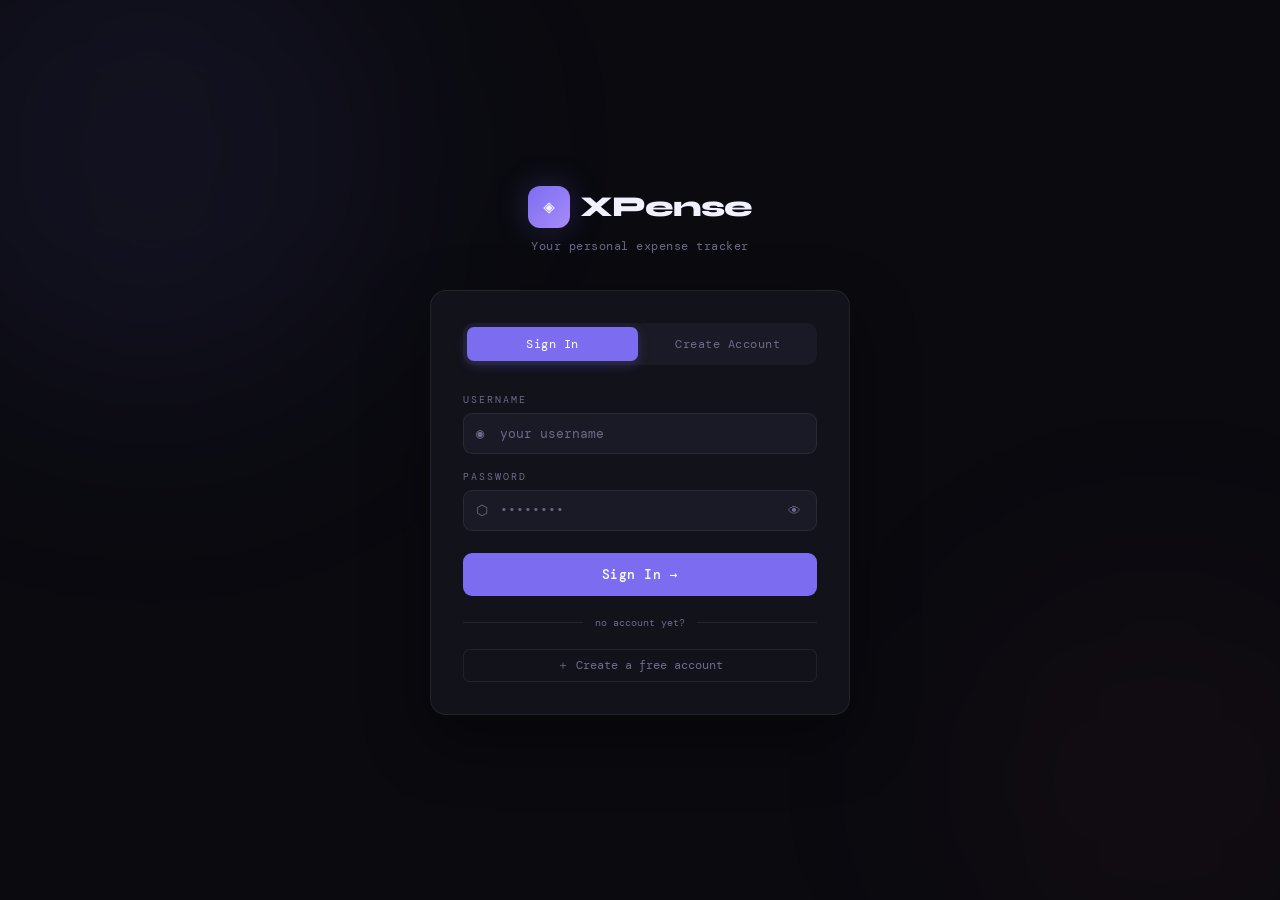
==== expenses.html @ c7ebcda8 "Add files via upload" ====
<!DOCTYPE html>
<html lang="en">
<head>
  <meta charset="UTF-8">
  <meta name="viewport" content="width=device-width, initial-scale=1.0">
  <title>XPense — Expenses</title>
  <link rel="stylesheet" href="style.css">
</head>
<body>

<nav class="sidebar">
  <div class="sidebar-logo">
    <h1>XPense</h1>
    <span>Tracker</span>
  </div>
  <span class="nav-section">Menu</span>
  <a href="index.html" class="nav-link"><span class="nav-icon">◈</span><span>Dashboard</span></a>
  <a href="add.html" class="nav-link"><span class="nav-icon">＋</span><span>Add Expense</span></a>
  <a href="expenses.html" class="nav-link"><span class="nav-icon">≡</span><span>All Expenses</span></a>
  <a href="budget.html" class="nav-link"><span class="nav-icon">◎</span><span>Budget Settings</span></a>
  <a href="reports.html" class="nav-link"><span class="nav-icon">↗</span><span>Reports</span></a>
  <a href="goals.html" class="nav-link"><span class="nav-icon">🎯</span><span>Goals</span></a>
  <a href="settings.html" class="nav-link"><span class="nav-icon">⚙</span><span>Settings</span></a>
</nav>

<main class="main">
  <div class="page-header" style="display:flex;align-items:flex-start;justify-content:space-between;flex-wrap:wrap;gap:12px">
    <div>
      <div class="page-title">All Expenses</div>
      <div class="page-subtitle" id="resultCount">Loading…</div>
    </div>
    <div style="display:flex;gap:10px;flex-wrap:wrap">
      <button class="btn btn-outline" onclick="exportVisible()">↓ Export CSV</button>
      <button class="btn btn-outline" onclick="document.getElementById('csvImportFile').click()">↑ Import CSV</button>
      <input type="file" id="csvImportFile" accept=".csv" style="display:none" onchange="importCSVFile(this.files[0])">
      <h2>Filters</h2>
      <input type="text" id="searchInput" class="filter-input" placeholder="Search description, notes, tags…" style="width:180px">
      <input type="text" id="tagFilter" class="filter-input" placeholder="Filter tag…" style="width:140px">
      <select id="catFilter" class="filter-select">
        <option value="">All Categories</option>
      </select>
      <input type="month" id="monthFilter" class="filter-input">
      <input type="date" id="dateFrom" class="filter-input" placeholder="From">
      <input type="date" id="dateTo" class="filter-input" placeholder="To">
      <button class="btn btn-outline" onclick="clearFilters()" style="font-size:0.72rem;padding:7px 12px">✕ Clear</button>
    </div>
  </div>

  <!-- Table -->
  <div class="table-card">
    <div id="tableContainer"></div>
  </div>

  <!-- Total summary -->
  <div style="display:flex;justify-content:flex-end;margin-top:12px;font-size:0.82rem;color:var(--muted)">
    Showing total: <span id="filteredTotal" style="color:var(--text);margin-left:8px;font-family:'Syne',sans-serif;font-weight:700"></span>
  </div>
</main>

<script src="app.js"></script>
<script>
let allExpenses = [];

document.addEventListener('DOMContentLoaded', () => {
  // Populate category filter
  const sel = document.getElementById('catFilter');
  Object.entries(getActiveCategories()).forEach(([k, v]) => {
  // Default month filter = current month
  document.getElementById('monthFilter').value = currentMonth();

  allExpenses = [...DB.getExpenses()].sort((a, b) => new Date(b.date) - new Date(a.date));
  render();

  ['searchInput', 'tagFilter', 'catFilter', 'monthFilter', 'dateFrom', 'dateTo'].forEach(id => {
    document.getElementById(id).addEventListener('input', render);
  });
});

function getFiltered() {
  const search = document.getElementById('searchInput').value.toLowerCase();
  const tagQuery = document.getElementById('tagFilter').value.toLowerCase();
  const cat = document.getElementById('catFilter').value;
  const month = document.getElementById('monthFilter').value;
  const from = document.getElementById('dateFrom').value;
  const to = document.getElementById('dateTo').value;

  return allExpenses.filter(e => {
    const desc = (e.description || '').toLowerCase();
    const notes = (e.notes || '').toLowerCase();
    const tags = (e.tags || []).map(t => t.toLowerCase()).join(' ');
    if (search && !(desc.includes(search) || notes.includes(search) || tags.includes(search))) return false;
    if (tagQuery && !tags.includes(tagQuery)) return false;
    if (cat && e.category !== cat) return false;
    if (month && expenseMonth(e) !== month) return false;
    if (from && e.date < from) return false;
    if (to && e.date > to) return false;
    return true;
  });
}

function render() {
  const filtered = getFiltered();
  const total = filtered.reduce((s, e) => s + Number(e.amount), 0);

  document.getElementById('resultCount').textContent = `${filtered.length} transaction${filtered.length !== 1 ? 's' : ''}`;
  document.getElementById('filteredTotal').textContent = fmt(total);

  if (filtered.length === 0) {
    document.getElementById('tableContainer').innerHTML = `
      <div class="empty-state">
        <span class="emoji">🔍</span>
        <p>No expenses match your filters.<br><a href="add.html" style="color:var(--accent)">Add an expense →</a></p>
      </div>`;
    return;
  }

  document.getElementById('tableContainer').innerHTML = `
    <table>
      <thead><tr>
        <th>Date</th>
        <th>Category</th>
        <th>Description</th>
        <th>Payment</th>
        <th style="text-align:right">Amount</th>
        <th></th>
      </tr></thead>
      <tbody>
        ${filtered.map(e => `
        <tr>
          <td style="color:var(--muted);white-space:nowrap">${fmtDate(e.date)}</td>
          <td>${catBadge(e.category)}</td>
          <td>${e.description || '—'}${e.notes ? `<br><span style="font-size:0.65rem;color:var(--muted)">${e.notes}</span>` : ''}${(e.tags || []).length ? `<br><span class="tag-chip">${(e.tags || []).map(t => `<span>${t}</span>`).join('')}</span>` : ''}</td>
          <td style="color:var(--muted);font-size:0.72rem;text-transform:capitalize">${e.payment || 'cash'}</td>
          <td class="amount-cell" style="text-align:right">${fmt(e.amount)}</td>
          <td style="white-space:nowrap">
            <a href="add.html?id=${e.id}" class="btn-icon" title="Edit">✎</a>
            <button class="btn-icon delete" onclick="delExp('${e.id}')" title="Delete">✕</button>
          </td>
        </tr>`).join('')}
      </tbody>
    </table>`;
}

function delExp(id) {
  if (!confirm('Delete this expense?')) return;
  DB.deleteExpense(id);
  allExpenses = allExpenses.filter(e => e.id !== id);
  showToast('Expense deleted');
  render();
}

function clearFilters() {
  document.getElementById('searchInput').value = '';
  document.getElementById('catFilter').value = '';
  document.getElementById('monthFilter').value = '';
  document.getElementById('dateFrom').value = '';
  document.getElementById('dateTo').value = '';
  render();
}

function exportVisible() {
  exportCSV(getFiltered());
}
</script>
</body>
</html>
---- style.css ----
@import url('https://fonts.googleapis.com/css2?family=Syne:wght@400;600;700;800&family=DM+Mono:wght@300;400;500&display=swap');

/* ─── Themes ─────────────────────────────────────────────────────────────── */
:root, [data-theme="dark"] {
  --bg: #0a0a0f;
  --surface: #12121a;
  --surface2: #1a1a26;
  --border: #ffffff12;
  --text: #f0f0ff;
  --muted: #6b6b8a;
  --accent: #7c6df0;
  --accent2: #f06d7c;
  --shadow: 0 4px 24px #00000080;
  --food: #4ade80;
  --transport: #60a5fa;
  --housing: #f97316;
  --entertainment: #a78bfa;
  --health: #f43f5e;
  --shopping: #facc15;
  --education: #22d3ee;
  --other: #94a3b8;
}

[data-theme="light"] {
  --bg: #f4f4f8;
  --surface: #ffffff;
  --surface2: #f0f0f5;
  --border: #00000012;
  --text: #111122;
  --muted: #8888aa;
  --accent: #6254d4;
  --accent2: #e0455f;
  --shadow: 0 4px 24px #00000018;
  --food: #22a55a;
  --transport: #2a7de0;
  --housing: #d95a0a;
  --entertainment: #7c55e0;
  --health: #cc2244;
  --shopping: #c49a00;
  --education: #0aa0c0;
  --other: #7788aa;
}

* { box-sizing: border-box; margin: 0; padding: 0; }
html { scroll-behavior: smooth; }

body {
  font-family: 'DM Mono', monospace;
  background: var(--bg);
  color: var(--text);
  min-height: 100vh;
  display: flex;
  transition: background 0.3s, color 0.3s;
}

/* ─── Sidebar ─────────────────────────────────────────────────────────────── */
.sidebar {
  width: 240px;
  min-height: 100vh;
  background: var(--surface);
  border-right: 1px solid var(--border);
  display: flex;
  flex-direction: column;
  position: fixed;
  top: 0; left: 0;
  z-index: 100;
  padding: 0 0 24px;
  transition: background 0.3s, border-color 0.3s;
}

.sidebar-logo {
  padding: 28px 24px 20px;
  border-bottom: 1px solid var(--border);
  margin-bottom: 12px;
}

.sidebar-logo h1 {
  font-family: 'Syne', sans-serif;
  font-weight: 800;
  font-size: 1.25rem;
  letter-spacing: -0.5px;
  color: var(--text);
}

.sidebar-logo span {
  display: block;
  font-size: 0.65rem;
  color: var(--muted);
  letter-spacing: 2px;
  text-transform: uppercase;
  margin-top: 2px;
}

.sidebar-user-card {
  display: flex;
  align-items: center;
  gap: 12px;
  padding: 14px 16px;
  background: var(--surface2);
  border: 1px solid var(--border);
  border-radius: 16px;
}

.sidebar-user-avatar {
  width: 42px;
  height: 42px;
  border-radius: 50%;
  display: grid;
  place-items: center;
  background: var(--accent);
  color: #fff;
  font-weight: 700;
}

.sidebar-user-name {
  font-weight: 700;
  color: var(--text);
}

.sidebar-user-role {
  font-size: 0.72rem;
  color: var(--muted);
}

.sidebar-logout-btn {
  width: 100%;
  padding: 10px 14px;
  border: 1px solid var(--border);
  border-radius: 12px;
  background: transparent;
  color: var(--accent2);
  cursor: pointer;
  font-size: 0.85rem;
  text-align: left;
}

.page-user-badge {
  display: flex;
  align-items: center;
  justify-content: flex-end;
  gap: 10px;
  margin-top: 18px;
  font-size: 0.88rem;
  color: var(--muted);
}

.page-logout-btn {
  padding: 6px 12px;
  border: 1px solid var(--border);
  border-radius: 10px;
  background: transparent;
  color: var(--accent);
  cursor: pointer;
  font-family: 'DM Mono', monospace;
}

.nav-link {
  display: flex;
  align-items: center;
  gap: 12px;
  padding: 11px 24px;
  color: var(--muted);
  text-decoration: none;
  font-size: 0.8rem;
  letter-spacing: 0.3px;
  transition: all 0.2s;
  position: relative;
}

.nav-link:hover { color: var(--text); background: var(--border); }

.nav-link.active {
  color: var(--text);
  background: linear-gradient(90deg, #7c6df015, transparent);
}

.nav-link.active::before {
  content: '';
  position: absolute;
  left: 0; top: 4px; bottom: 4px;
  width: 3px;
  background: var(--accent);
  border-radius: 0 3px 3px 0;
}

.nav-icon { font-size: 1rem; width: 20px; text-align: center; }

.nav-section {
  font-size: 0.6rem;
  letter-spacing: 2px;
  text-transform: uppercase;
  color: var(--muted);
  padding: 16px 24px 6px;
}

/* Sidebar extras */
.sidebar-extras {
  margin-top: auto;
  padding: 12px 16px 0;
  border-top: 1px solid var(--border);
  display: flex;
  flex-direction: column;
  gap: 8px;
}

.sidebar-streak {
  font-size: 0.72rem;
  color: var(--muted);
  padding: 6px 10px;
  display: flex;
  align-items: center;
  gap: 6px;
}

.sidebar-streak span { color: var(--text); font-weight: 600; }

.sidebar-theme-btn {
  background: var(--surface2);
  border: 1px solid var(--border);
  border-radius: 8px;
  color: var(--text);
  font-family: 'DM Mono', monospace;
  font-size: 0.72rem;
  padding: 8px 12px;
  cursor: pointer;
  text-align: left;
  transition: all 0.2s;
  width: 100%;
}

.sidebar-theme-btn:hover { border-color: var(--accent); color: var(--accent); }

.sidebar-shortcut-hint {
  font-size: 0.67rem;
  color: var(--muted);
  text-align: center;
  padding: 4px;
  cursor: pointer;
  transition: color 0.2s;
}

.sidebar-shortcut-hint:hover { color: var(--accent); }

/* ─── Main content ────────────────────────────────────────────────────────── */
.main {
  margin-left: 240px;
  flex: 1;
  min-height: 100vh;
  padding: 36px 40px;
  max-width: calc(100vw - 240px);
}

.page-header {
  margin-bottom: 32px;
  display: flex;
  align-items: flex-start;
  justify-content: space-between;
  flex-wrap: wrap;
  gap: 12px;
}

.page-title {
  font-family: 'Syne', sans-serif;
  font-weight: 800;
  font-size: 2rem;
  letter-spacing: -1px;
  color: var(--text);
}

.page-subtitle {
  font-size: 0.78rem;
  color: var(--muted);
  margin-top: 4px;
}

/* ─── Cards ───────────────────────────────────────────────────────────────── */
.cards-grid {
  display: grid;
  grid-template-columns: repeat(auto-fit, minmax(220px, 1fr));
  gap: 16px;
  margin-bottom: 32px;
}

.dashboard-hero {
  margin-bottom: 24px;
}

.hero-card {
  display: grid;
  gap: 22px;
  padding: 24px;
  border-radius: 18px;
  background: linear-gradient(135deg, rgba(124,109,240,0.16), rgba(15,23,42,0.98));
  border: 1px solid rgba(255,255,255,0.08);
  box-shadow: 0 20px 60px rgba(0,0,0,0.18);
}

.hero-top {
  display: flex;
  align-items: flex-start;
  justify-content: space-between;
  gap: 16px;
}

.hero-title {
  font-family: 'Syne', sans-serif;
  font-weight: 800;
  font-size: 1.1rem;
  color: #fff;
}

.hero-text {
  margin-top: 4px;
  color: rgba(255,255,255,0.75);
  font-size: 0.86rem;
  max-width: 520px;
}

.hero-badge {
  display: inline-flex;
  padding: 8px 14px;
  border-radius: 999px;
  background: rgba(255,255,255,0.12);
  color: #f8f8ff;
  font-size: 0.75rem;
  letter-spacing: 0.4px;
  font-weight: 700;
}

.hero-metrics {
  display: grid;
  grid-template-columns: repeat(3, minmax(0, 1fr));
  gap: 14px;
}

.hero-metric {
  background: rgba(255,255,255,0.05);
  border: 1px solid rgba(255,255,255,0.08);
  border-radius: 14px;
  padding: 18px 16px;
}

.hero-metric-label {
  display: block;
  color: rgba(255,255,255,0.72);
  font-size: 0.72rem;
  margin-bottom: 10px;
}

.hero-metric strong {
  display: block;
  font-family: 'Syne', sans-serif;
  font-size: 1.2rem;
  font-weight: 800;
  color: #fff;
}

.weekly-trend-card {
  margin-bottom: 28px;
}

.btn-small {
  font-size: 0.72rem;
  padding: 8px 12px;
}

.budget-progress-card {
  margin-bottom: 20px;
}

.budget-card-header {
  display: flex;
  align-items: center;
  justify-content: space-between;
  gap: 16px;
  margin-bottom: 18px;
}

.forecast-label {
  font-size: 0.72rem;
  color: var(--muted);
}

.forecast-label strong {
  color: var(--accent);
}

.card {
  background: var(--surface);
  border: 1px solid var(--border);
  border-radius: 12px;
  padding: 20px 22px;
  transition: border-color 0.2s, transform 0.2s, box-shadow 0.2s;
}

.card:hover { border-color: #ffffff22; transform: translateY(-2px); box-shadow: var(--shadow); }

.card-label {
  font-size: 0.65rem;
  letter-spacing: 2px;
  text-transform: uppercase;
  color: var(--muted);
  margin-bottom: 8px;
}

.card-value {
  font-family: 'Syne', sans-serif;
  font-weight: 700;
  font-size: 1.9rem;
  letter-spacing: -1px;
  color: var(--text);
}

.card-sub {
  font-size: 0.72rem;
  color: var(--muted);
  margin-top: 4px;
}

.card-accent { border-color: var(--accent); }
.card-accent .card-value { color: var(--accent); }
.card-danger { border-color: var(--accent2); }
.card-danger .card-value { color: var(--accent2); }
.card-success { border-color: var(--food); }
.card-success .card-value { color: var(--food); }

/* ─── Insights Panel ──────────────────────────────────────────────────────── */
.insights-panel {
  background: var(--surface);
  border: 1px solid var(--border);
  border-radius: 12px;
  padding: 18px 22px;
  margin-bottom: 24px;
}

.insights-title {
  font-family: 'Syne', sans-serif;
  font-weight: 700;
  font-size: 0.92rem;
  margin-bottom: 14px;
  display: flex;
  align-items: center;
  gap: 8px;
}

.insights-list { display: flex; flex-direction: column; gap: 8px; }

.insight-item {
  display: flex;
  align-items: center;
  gap: 10px;
  padding: 9px 12px;
  border-radius: 8px;
  font-size: 0.75rem;
  line-height: 1.4;
}

.insight-item.success { background: #4ade8012; color: var(--food); }
.insight-item.warning { background: #facc1512; color: var(--shopping); }
.insight-item.danger  { background: #f06d7c12; color: var(--accent2); }
.insight-item.info    { background: #7c6df012; color: var(--accent); }
.insight-icon { font-size: 1rem; flex-shrink: 0; }

/* ─── Charts ──────────────────────────────────────────────────────────────── */
.charts-row {
  display: grid;
  grid-template-columns: 1.4fr 1fr;
  gap: 16px;
  margin-bottom: 32px;
}

.chart-card {
  background: var(--surface);
  border: 1px solid var(--border);
  border-radius: 12px;
  padding: 22px;
  transition: background 0.3s;
}

.chart-title {
  font-family: 'Syne', sans-serif;
  font-weight: 700;
  font-size: 0.95rem;
  margin-bottom: 18px;
  color: var(--text);
}

.chart-wrap { position: relative; }
.chart-wrap canvas { max-height: 260px; }
.donut-wrap canvas { max-height: 240px; }

/* Category legend */
.cat-legend {
  display: flex;
  flex-direction: column;
  gap: 8px;
  margin-top: 16px;
}

.cat-row {
  display: flex;
  align-items: center;
  justify-content: space-between;
  font-size: 0.72rem;
}

.cat-dot {
  width: 8px; height: 8px;
  border-radius: 50%;
  display: inline-block;
  margin-right: 8px;
  flex-shrink: 0;
}

.cat-name { color: var(--muted); display: flex; align-items: center; }
.cat-amount { color: var(--text); font-weight: 500; }

/* ─── Progress ────────────────────────────────────────────────────────────── */
.progress-list { display: flex; flex-direction: column; gap: 14px; }

.progress-header {
  display: flex;
  justify-content: space-between;
  align-items: center;
  margin-bottom: 6px;
  font-size: 0.72rem;
}

.progress-name { display: flex; align-items: center; gap: 8px; color: var(--text); }
.progress-amounts { color: var(--muted); }
.progress-amounts span { color: var(--text); }

.progress-bar-bg {
  height: 5px;
  background: var(--border);
  border-radius: 99px;
  overflow: hidden;
}

.progress-bar-fill {
  height: 100%;
  border-radius: 99px;
  transition: width 0.6s cubic-bezier(0.4,0,0.2,1);
}

.progress-over .progress-bar-fill { background: var(--accent2) !important; }

/* ─── Table ───────────────────────────────────────────────────────────────── */
.table-card {
  background: var(--surface);
  border: 1px solid var(--border);
  border-radius: 12px;
  overflow: hidden;
  transition: background 0.3s;
}

.table-toolbar {
  display: flex;
  align-items: center;
  gap: 12px;
  padding: 16px 20px;
  border-bottom: 1px solid var(--border);
  flex-wrap: wrap;
}

.table-toolbar h2 {
  font-family: 'Syne', sans-serif;
  font-weight: 700;
  font-size: 0.95rem;
  margin-right: auto;
}

.filter-input, .filter-select {
  background: var(--surface2);
  border: 1px solid var(--border);
  border-radius: 7px;
  color: var(--text);
  font-family: 'DM Mono', monospace;
  font-size: 0.72rem;
  padding: 7px 12px;
  outline: none;
  transition: border-color 0.2s;
}

.filter-input:focus, .filter-select:focus { border-color: var(--accent); }
.filter-input::placeholder { color: var(--muted); }

table { width: 100%; border-collapse: collapse; font-size: 0.78rem; }

thead th {
  text-align: left;
  font-size: 0.62rem;
  letter-spacing: 1.5px;
  text-transform: uppercase;
  color: var(--muted);
  padding: 12px 20px;
  border-bottom: 1px solid var(--border);
}

tbody tr {
  border-bottom: 1px solid var(--border);
  transition: background 0.15s;
}

tbody tr:last-child { border-bottom: none; }
tbody tr:hover { background: var(--surface2); }
tbody td { padding: 12px 20px; color: var(--text); }

.cat-badge {
  display: inline-flex;
  align-items: center;
  gap: 6px;
  padding: 3px 10px;
  border-radius: 99px;
  font-size: 0.67rem;
  letter-spacing: 0.5px;
  font-weight: 500;
}

.amount-cell {
  font-family: 'Syne', sans-serif;
  font-weight: 600;
  font-size: 0.9rem;
}

.btn-icon {
  background: none;
  border: none;
  cursor: pointer;
  color: var(--muted);
  font-size: 1rem;
  padding: 4px 6px;
  border-radius: 6px;
  transition: all 0.2s;
  text-decoration: none;
  display: inline-flex;
  align-items: center;
}

.btn-icon:hover { color: var(--text); background: var(--border); }
.btn-icon.delete:hover { color: var(--accent2); background: #f06d7c15; }

/* ─── Buttons ─────────────────────────────────────────────────────────────── */
.btn {
  display: inline-flex;
  align-items: center;
  gap: 7px;
  padding: 10px 18px;
  border-radius: 8px;
  font-family: 'DM Mono', monospace;
  font-size: 0.78rem;
  cursor: pointer;
  transition: all 0.2s;
  border: none;
  text-decoration: none;
  letter-spacing: 0.3px;
}

.btn-primary { background: var(--accent); color: #fff; }
.btn-primary:hover { background: #6a5ce0; transform: translateY(-1px); }

.btn-outline {
  background: transparent;
  border: 1px solid var(--border);
  color: var(--text);
}

.btn-outline:hover { border-color: var(--accent); color: var(--accent); }

.btn-danger {
  background: #f06d7c20;
  color: var(--accent2);
  border: 1px solid #f06d7c30;
}

.btn-danger:hover { background: #f06d7c35; }

/* ─── Form ────────────────────────────────────────────────────────────────── */
.form-card {
  background: var(--surface);
  border: 1px solid var(--border);
  border-radius: 12px;
  padding: 28px;
  max-width: 560px;
  transition: background 0.3s;
}

.form-grid {
  display: grid;
  grid-template-columns: 1fr 1fr;
  gap: 16px;
  margin-bottom: 16px;
}

.form-group { display: flex; flex-direction: column; gap: 7px; }
.form-group.full { grid-column: span 2; }

.form-label {
  font-size: 0.65rem;
  letter-spacing: 1.5px;
  text-transform: uppercase;
  color: var(--muted);
}

.form-input, .form-select, .form-textarea {
  background: var(--surface2);
  border: 1px solid var(--border);
  border-radius: 8px;
  color: var(--text);
  font-family: 'DM Mono', monospace;
  font-size: 0.82rem;
  padding: 10px 14px;
  outline: none;
  transition: border-color 0.2s, background 0.3s;
}

.form-input:focus, .form-select:focus, .form-textarea:focus { border-color: var(--accent); }
.form-select option { background: var(--surface2); color: var(--text); }

.tag-chip {
  display: inline-flex;
  flex-wrap: wrap;
  gap: 6px;
  margin-top: 8px;
}

.tag-chip span {
  display: inline-flex;
  align-items: center;
  padding: 4px 8px;
  border-radius: 999px;
  background: #7c6df01a;
  color: var(--accent);
  font-size: 0.72rem;
}

.settings-category-card {
  display: flex;
  align-items: center;
  justify-content: space-between;
  gap: 12px;
  padding: 12px 14px;
  border-radius: 14px;
  background: var(--surface2);
  border: 1px solid var(--border);
}

.category-list {
  display: grid;
  gap: 10px;
  width: 100%;
}

.category-remove-btn {
  background: transparent;
  border: 1px solid var(--accent2);
  color: var(--accent2);
  border-radius: 10px;
  padding: 6px 10px;
  cursor: pointer;
}

.shortcut-card {
  display: flex;
  align-items: center;
  justify-content: space-between;
  padding: 12px 14px;
  border-radius: 14px;
  background: var(--surface2);
  border: 1px solid var(--border);
  font-size: 0.82rem;
}

.shortcut-card kbd {
  background: var(--surface);
  border: 1px solid var(--border);
  border-radius: 6px;
  padding: 4px 8px;
  font-family: 'DM Mono', monospace;
  font-size: 0.75rem;
}

/* Auto-detect badge */
.auto-detect-badge {
  display: inline-flex;
  align-items: center;
  gap: 5px;
  font-size: 0.65rem;
  color: var(--accent);
  background: #7c6df015;
  border: 1px solid #7c6df030;
  border-radius: 99px;
  padding: 2px 8px;
  margin-top: 4px;
  animation: fadeIn 0.3s ease;
}

@keyframes fadeIn { from { opacity: 0; transform: translateY(-4px); } to { opacity: 1; transform: translateY(0); } }

.form-actions {
  display: flex;
  gap: 10px;
  margin-top: 20px;
  flex-wrap: wrap;
}

/* ─── Budget ──────────────────────────────────────────────────────────────── */
.budget-grid {
  display: grid;
  grid-template-columns: repeat(auto-fill, minmax(280px, 1fr));
  gap: 14px;
}

.budget-item {
  background: var(--surface);
  border: 1px solid var(--border);
  border-radius: 12px;
  padding: 18px 20px;
  transition: background 0.3s, border-color 0.2s;
}

.budget-item:hover { border-color: #ffffff22; }

.budget-item-header {
  display: flex;
  align-items: center;
  gap: 10px;
  margin-bottom: 12px;
}

.budget-icon {
  width: 36px; height: 36px;
  border-radius: 9px;
  display: flex; align-items: center; justify-content: center;
  font-size: 1.1rem;
}

.budget-name {
  font-family: 'Syne', sans-serif;
  font-weight: 700;
  font-size: 0.9rem;
}

.budget-input-row {
  display: flex;
  align-items: center;
  gap: 8px;
}

.budget-input-row .form-input { flex: 1; }

/* ─── Goals ───────────────────────────────────────────────────────────────── */
.goals-grid {
  display: grid;
  grid-template-columns: repeat(auto-fill, minmax(280px, 1fr));
  gap: 14px;
  margin-bottom: 24px;
}

.goal-card {
  background: var(--surface);
  border: 1px solid var(--border);
  border-radius: 12px;
  padding: 18px 20px;
  transition: border-color 0.2s, transform 0.2s, box-shadow 0.2s;
}

.goal-card:hover {
  border-color: var(--accent);
  transform: translateY(-2px);
  box-shadow: var(--shadow);
}

.goal-card.completed { border-color: var(--food); opacity: 0.95; }

.goal-card-header {
  display: flex;
  align-items: flex-start;
  justify-content: space-between;
  gap: 12px;
  margin-bottom: 14px;
}

.goal-icon {
  font-size: 1.8rem;
}

.goal-badge {
  display: inline-flex;
  align-items: center;
  gap: 6px;
  padding: 6px 10px;
  border-radius: 999px;
  border: 1px solid transparent;
  font-size: 0.72rem;
  font-weight: 700;
  letter-spacing: 0.4px;
}

.goal-badge-accent { color: var(--accent); border-color: rgba(124,109,240,0.22); background: rgba(124,109,240,0.06); }
.goal-badge-warning { color: var(--accent2); border-color: rgba(240,109,124,0.22); background: rgba(240,109,124,0.06); }
.goal-badge-success { color: var(--food); border-color: rgba(74,222,128,0.22); background: rgba(74,222,128,0.06); }

.goal-details {
  display: flex;
  flex-wrap: wrap;
  gap: 10px;
  align-items: center;
  margin-bottom: 12px;
  color: var(--muted);
  font-size: 0.78rem;
}

.goal-note { color: var(--muted); }

.goal-amounts {
  font-size: 0.82rem;
  color: var(--muted);
  margin-bottom: 12px;
}

.progress-bar-bg {
  background: rgba(255,255,255,0.06);
  border-radius: 999px;
  overflow: hidden;
  height: 10px;
  margin-bottom: 12px;
}

.progress-bar-fill {
  height: 100%;
  transition: width 0.4s ease;
}

.goal-summary {
  display: flex;
  justify-content: space-between;
  font-size: 0.72rem;
  color: var(--muted);
}

.goal-status {
  font-size: 0.78rem;
  font-weight: 700;
  letter-spacing: 0.2px;
  color: var(--text);
  opacity: 0.85;
}

.modal-overlay {
  display: none;
  position: fixed;
  inset: 0;
  background: rgba(0, 0, 0, 0.75);
  z-index: 9998;
  align-items: center;
  justify-content: center;
  padding: 18px;
}

.modal-overlay.show {
  display: flex;
}

.modal-card {
  width: 100%;
  max-width: 430px;
  background: var(--surface);
  border: 1px solid var(--border);
  border-radius: 18px;
  padding: 28px;
  box-shadow: var(--shadow);
}

.modal-title {
  font-family: 'Syne', sans-serif;
  font-weight: 800;
  font-size: 1.1rem;
  margin-bottom: 20px;
  color: var(--text);
}

.modal-body {
  display: flex;
  flex-direction: column;
  gap: 14px;
}

.modal-actions {
  display: flex;
  gap: 10px;
  margin-top: 20px;
  flex-wrap: wrap;
  align-items: center;
}

.modal-actions .btn-danger {
  margin-left: auto;
}

.goal-sample-panel {
  background: var(--surface2);
  border: 1px solid var(--border);
  border-radius: 18px;
  padding: 24px;
  margin-bottom: 24px;
}

.panel-header {
  display: flex;
  align-items: flex-start;
  justify-content: space-between;
  gap: 12px;
  margin-bottom: 18px;
}

.panel-title {
  font-family: 'Syne', sans-serif;
  font-weight: 800;
  font-size: 1rem;
  color: var(--text);
}

.panel-subtitle {
  color: var(--muted);
  font-size: 0.82rem;
  max-width: 600px;
}

.goal-sample-grid {
  display: grid;
  grid-template-columns: repeat(auto-fit, minmax(220px, 1fr));
  gap: 14px;
}

.sample-card {
  background: var(--surface);
  border: 1px solid var(--border);
  border-radius: 14px;
  padding: 18px;
  min-height: 140px;
}

.sample-card-title {
  font-family: 'Syne', sans-serif;
  font-weight: 700;
  font-size: 0.95rem;
  margin-bottom: 6px;
}

.sample-card-meta {
  font-size: 0.75rem;
  color: var(--muted);
  margin-bottom: 10px;
}

.sample-card-note {
  font-size: 0.83rem;
  line-height: 1.5;
  color: var(--text);
}

.goal-name {
  font-family: 'Syne', sans-serif;
  font-weight: 700;
  font-size: 0.95rem;
  margin-bottom: 4px;
}

.goal-amounts {
  font-size: 0.72rem;
  color: var(--muted);
  margin-bottom: 10px;
}

.goal-amounts strong { color: var(--text); }

/* ─── Reports ─────────────────────────────────────────────────────────────── */
.reports-grid {
  display: grid;
  grid-template-columns: 1fr 1fr;
  gap: 16px;
  margin-bottom: 20px;
}

/* Heatmap */
.heatmap-grid {
  display: grid;
  grid-template-columns: repeat(7, 1fr);
  gap: 4px;
}

.heatmap-cell {
  aspect-ratio: 1;
  border-radius: 4px;
  background: var(--surface2);
  transition: all 0.2s;
  cursor: default;
  position: relative;
}

.heatmap-cell:hover::after {
  content: attr(data-tip);
  position: absolute;
  bottom: calc(100% + 5px);
  left: 50%;
  transform: translateX(-50%);
  background: var(--surface);
  border: 1px solid var(--border);
  border-radius: 6px;
  padding: 4px 8px;
  font-size: 0.65rem;
  white-space: nowrap;
  z-index: 10;
  color: var(--text);
}

/* ─── Toast ───────────────────────────────────────────────────────────────── */
.toast {
  position: fixed;
  bottom: 24px; right: 24px;
  background: var(--surface);
  border: 1px solid var(--border);
  border-radius: 10px;
  padding: 14px 18px;
  font-size: 0.78rem;
  color: var(--text);
  z-index: 9999;
  transform: translateY(20px);
  opacity: 0;
  transition: all 0.3s;
  pointer-events: none;
  display: flex;
  align-items: center;
  gap: 10px;
  max-width: 320px;
  box-shadow: var(--shadow);
}

.toast.show { transform: translateY(0); opacity: 1; }
.toast.success { border-color: var(--food); }
.toast.error { border-color: var(--accent2); }
.toast.warning { border-color: var(--shopping); }

/* ─── Empty state ─────────────────────────────────────────────────────────── */
.empty-state {
  text-align: center;
  padding: 48px;
  color: var(--muted);
}

.empty-state .emoji { font-size: 2.5rem; display: block; margin-bottom: 12px; }
.empty-state p { font-size: 0.82rem; }

/* ─── Recurring ───────────────────────────────────────────────────────────── */
.recurring-list { display: flex; flex-direction: column; gap: 8px; }

.recurring-item {
  display: flex;
  align-items: center;
  justify-content: space-between;
  padding: 10px 14px;
  background: var(--surface2);
  border-radius: 8px;
  font-size: 0.75rem;
  gap: 10px;
}

.recurring-item-left { display: flex; align-items: center; gap: 10px; }
.recurring-count { font-size: 0.65rem; color: var(--muted); }

/* ─── Settings ────────────────────────────────────────────────────────────── */
.settings-section {
  background: var(--surface);
  border: 1px solid var(--border);
  border-radius: 12px;
  padding: 22px;
  margin-bottom: 16px;
}

.settings-section-title {
  font-family: 'Syne', sans-serif;
  font-weight: 700;
  font-size: 0.92rem;
  margin-bottom: 16px;
  padding-bottom: 10px;
  border-bottom: 1px solid var(--border);
}

.settings-row {
  display: flex;
  align-items: center;
  justify-content: space-between;
  padding: 10px 0;
  border-bottom: 1px solid var(--border);
  gap: 16px;
}

.settings-row:last-child { border-bottom: none; }

.settings-label { font-size: 0.8rem; }
.settings-sublabel { font-size: 0.65rem; color: var(--muted); margin-top: 2px; }

/* Toggle switch */
.toggle {
  position: relative;
  width: 40px;
  height: 22px;
  flex-shrink: 0;
}

.toggle input { opacity: 0; width: 0; height: 0; }

.toggle-slider {
  position: absolute;
  inset: 0;
  background: var(--surface2);
  border: 1px solid var(--border);
  border-radius: 99px;
  cursor: pointer;
  transition: all 0.2s;
}

.toggle-slider::before {
  content: '';
  position: absolute;
  width: 14px; height: 14px;
  left: 3px; top: 3px;
  background: var(--muted);
  border-radius: 50%;
  transition: all 0.2s;
}

.toggle input:checked + .toggle-slider { background: var(--accent); border-color: var(--accent); }
.toggle input:checked + .toggle-slider::before { transform: translateX(18px); background: #fff; }

/* ─── Responsive ──────────────────────────────────────────────────────────── */
@media (max-width: 900px) {
  .sidebar { width: 60px; }
  .nav-link span, .sidebar-logo h1, .sidebar-logo span, .nav-section,
  .sidebar-extras .sidebar-streak span, .sidebar-theme-btn span,
  .sidebar-shortcut-hint { display: none; }
  .sidebar-theme-btn { padding: 8px; text-align: center; }
  .main { margin-left: 60px; padding: 24px 20px; max-width: calc(100vw - 60px); }
  .page-header { flex-direction: column; align-items: stretch; }
  .page-header .btn { width: 100%; }
  .hero-top { flex-direction: column; align-items: stretch; }
  .hero-metrics { grid-template-columns: 1fr; }
  .budget-card-header { flex-direction: column; align-items: stretch; gap: 10px; }
  .charts-row, .reports-grid { grid-template-columns: 1fr; }
  .form-grid { grid-template-columns: 1fr; }
  .form-group.full { grid-column: span 1; }
  .goals-grid, .budget-grid { grid-template-columns: 1fr; }
}

/* ─── Scrollbar ───────────────────────────────────────────────────────────── */
::-webkit-scrollbar { width: 5px; }
::-webkit-scrollbar-track { background: var(--bg); }
::-webkit-scrollbar-thumb { background: var(--border); border-radius: 99px; }

/* ─── Category color helpers ──────────────────────────────────────────────── */
.food { color: var(--food); }
.transport { color: var(--transport); }
.housing { color: var(--housing); }
.entertainment { color: var(--entertainment); }
.health { color: var(--health); }
.shopping { color: var(--shopping); }
.education { color: var(--education); }
.other { color: var(--other); }
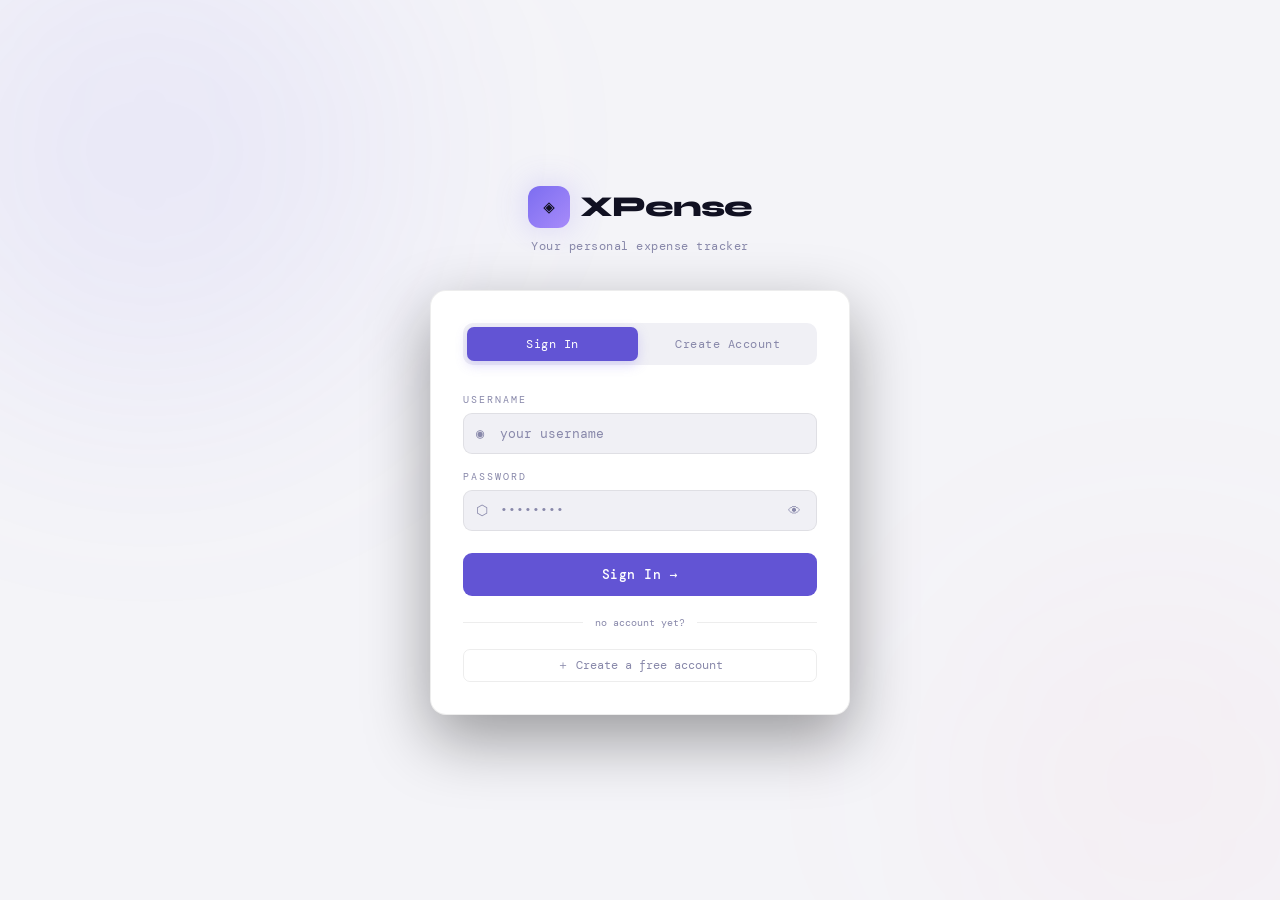
==== commit 21b49714: "xpense v1.0.0.2" ====
--- a/expenses.html
+++ b/expenses.html
@@ -9,7 +9,7 @@
 <body>
 
 <nav class="sidebar">
-  <div class="sidebar-logo">
+  <div class="sidebar-logo logo-rotate">
     <h1>XPense</h1>
     <span>Tracker</span>
   </div>
@@ -24,7 +24,7 @@
 </nav>
 
 <main class="main">
-  <div class="page-header" style="display:flex;align-items:flex-start;justify-content:space-between;flex-wrap:wrap;gap:12px">
+  <div class="page-header anim-header" style="display:flex;align-items:flex-start;justify-content:space-between;flex-wrap:wrap;gap:12px">
     <div>
       <div class="page-title">All Expenses</div>
       <div class="page-subtitle" id="resultCount">Loading…</div>
@@ -47,7 +47,7 @@
   </div>
 
   <!-- Table -->
-  <div class="table-card">
+  <div class="table-card anim-card fade-scale-in">
     <div id="tableContainer"></div>
   </div>
 
@@ -65,6 +65,9 @@
   // Populate category filter
   const sel = document.getElementById('catFilter');
   Object.entries(getActiveCategories()).forEach(([k, v]) => {
+    sel.insertAdjacentHTML('beforeend', `<option value="${k}">${v.label}</option>`);
+  });
+
   // Default month filter = current month
   document.getElementById('monthFilter').value = currentMonth();
 
@@ -125,8 +128,8 @@
         <th></th>
       </tr></thead>
       <tbody>
-        ${filtered.map(e => `
-        <tr>
+        ${filtered.map((e, index) => `
+        <tr class="expense-row group-row" style="animation-delay: ${index * 0.05}s;">
           <td style="color:var(--muted);white-space:nowrap">${fmtDate(e.date)}</td>
           <td>${catBadge(e.category)}</td>
           <td>${e.description || '—'}${e.notes ? `<br><span style="font-size:0.65rem;color:var(--muted)">${e.notes}</span>` : ''}${(e.tags || []).length ? `<br><span class="tag-chip">${(e.tags || []).map(t => `<span>${t}</span>`).join('')}</span>` : ''}</td>
@@ -134,15 +137,26 @@
           <td class="amount-cell" style="text-align:right">${fmt(e.amount)}</td>
           <td style="white-space:nowrap">
             <a href="add.html?id=${e.id}" class="btn-icon" title="Edit">✎</a>
-            <button class="btn-icon delete" onclick="delExp('${e.id}')" title="Delete">✕</button>
+            <button class="btn-icon delete" onclick="delExp('${e.id}', this)" title="Delete">✕</button>
           </td>
         </tr>`).join('')}
       </tbody>
     </table>`;
 }
 
-function delExp(id) {
+function delExp(id, button) {
   if (!confirm('Delete this expense?')) return;
+  const row = button?.closest('tr');
+  if (row) {
+    row.classList.add('row-exit');
+    setTimeout(() => {
+      DB.deleteExpense(id);
+      allExpenses = allExpenses.filter(e => e.id !== id);
+      showToast('Expense deleted');
+      render();
+    }, 220);
+    return;
+  }
   DB.deleteExpense(id);
   allExpenses = allExpenses.filter(e => e.id !== id);
   showToast('Expense deleted');
--- a/style.css
+++ b/style.css
@@ -1,7 +1,28 @@
 @import url('https://fonts.googleapis.com/css2?family=Syne:wght@400;600;700;800&family=DM+Mono:wght@300;400;500&display=swap');
 
 /* ─── Themes ─────────────────────────────────────────────────────────────── */
-:root, [data-theme="dark"] {
+/* Light is the default (root). Toggle dark by adding `data-theme="dark"` to the <html> or <body>. */
+:root {
+  --bg: #f4f4f8;
+  --surface: #ffffff;
+  --surface2: #f0f0f5;
+  --border: #00000012;
+  --text: #111122;
+  --muted: #8888aa;
+  --accent: #6254d4;
+  --accent2: #e0455f;
+  --shadow: 0 4px 24px #00000018;
+  --food: #22a55a;
+  --transport: #2a7de0;
+  --housing: #d95a0a;
+  --entertainment: #7c55e0;
+  --health: #cc2244;
+  --shopping: #c49a00;
+  --education: #0aa0c0;
+  --other: #7788aa;
+}
+
+[data-theme="dark"] {
   --bg: #0a0a0f;
   --surface: #12121a;
   --surface2: #1a1a26;
@@ -21,26 +42,6 @@
   --other: #94a3b8;
 }
 
-[data-theme="light"] {
-  --bg: #f4f4f8;
-  --surface: #ffffff;
-  --surface2: #f0f0f5;
-  --border: #00000012;
-  --text: #111122;
-  --muted: #8888aa;
-  --accent: #6254d4;
-  --accent2: #e0455f;
-  --shadow: 0 4px 24px #00000018;
-  --food: #22a55a;
-  --transport: #2a7de0;
-  --housing: #d95a0a;
-  --entertainment: #7c55e0;
-  --health: #cc2244;
-  --shopping: #c49a00;
-  --education: #0aa0c0;
-  --other: #7788aa;
-}
-
 * { box-sizing: border-box; margin: 0; padding: 0; }
 html { scroll-behavior: smooth; }
 
@@ -66,31 +67,36 @@
   z-index: 100;
   padding: 0 0 24px;
   transition: background 0.3s, border-color 0.3s;
+  box-shadow: var(--shadow);
 }
 
 .sidebar-logo {
-  padding: 28px 24px 20px;
-  border-bottom: 1px solid var(--border);
+  padding: 26px 22px 18px;
+  border-bottom: 1px solid rgba(15,23,42,0.08);
   margin-bottom: 12px;
+  border-radius: 0 0 28px 0;
+  background: linear-gradient(90deg, #3b82f6, #8b5cf6);
 }
 
 .sidebar-logo h1 {
   font-family: 'Syne', sans-serif;
   font-weight: 800;
-  font-size: 1.25rem;
+  font-size: 1.4rem;
   letter-spacing: -0.5px;
-  color: var(--text);
+  margin-bottom: 4px;
+  background: linear-gradient(90deg, #2563eb, #7c3aed);
+  -webkit-background-clip: text;
+  color: transparent;
 }
 
 .sidebar-logo span {
   display: block;
   font-size: 0.65rem;
-  color: var(--muted);
+  color: rgba(255,255,255,0.85);
   letter-spacing: 2px;
   text-transform: uppercase;
   margin-top: 2px;
 }
-
 .sidebar-user-card {
   display: flex;
   align-items: center;
@@ -257,6 +263,12 @@
   justify-content: space-between;
   flex-wrap: wrap;
   gap: 12px;
+  background: var(--surface);
+  border: 1px solid var(--border);
+  padding: 24px 24px;
+  border-radius: 24px;
+  backdrop-filter: blur(16px);
+  box-shadow: var(--shadow);
 }
 
 .page-title {
@@ -264,7 +276,9 @@
   font-weight: 800;
   font-size: 2rem;
   letter-spacing: -1px;
-  color: var(--text);
+  background: linear-gradient(90deg, #2563eb, #7c3aed);
+  -webkit-background-clip: text;
+  color: transparent;
 }
 
 .page-subtitle {
@@ -290,9 +304,9 @@
   gap: 22px;
   padding: 24px;
   border-radius: 18px;
-  background: linear-gradient(135deg, rgba(124,109,240,0.16), rgba(15,23,42,0.98));
-  border: 1px solid rgba(255,255,255,0.08);
-  box-shadow: 0 20px 60px rgba(0,0,0,0.18);
+  background: linear-gradient(135deg, #3b82f6, #6366f1);
+  border: 1px solid rgba(255,255,255,0.18);
+  box-shadow: 0 24px 70px rgba(15,23,42,0.16);
 }
 
 .hero-top {
@@ -387,13 +401,13 @@
 
 .card {
   background: var(--surface);
-  border: 1px solid var(--border);
-  border-radius: 12px;
-  padding: 20px 22px;
-  transition: border-color 0.2s, transform 0.2s, box-shadow 0.2s;
-}
-
-.card:hover { border-color: #ffffff22; transform: translateY(-2px); box-shadow: var(--shadow); }
+  border: 1px solid rgba(15,23,42,0.08);
+  border-radius: 18px;
+  padding: 22px 24px;
+  transition: transform 0.25s ease, box-shadow 0.25s ease, border-color 0.25s ease;
+}
+
+.card:hover { border-color: rgba(15,23,42,0.12); transform: translateY(-6px); box-shadow: 0 24px 60px rgba(15,23,42,0.12); }
 
 .card-label {
   font-size: 0.65rem;
@@ -417,6 +431,33 @@
   margin-top: 4px;
 }
 
+.card-blue {
+  background: linear-gradient(135deg, #3b82f6, #2563eb);
+  color: #ffffff;
+  border: none;
+}
+.card-blue .card-label,
+.card-blue .card-sub { color: rgba(255,255,255,0.8); }
+.card-blue .card-value { color: #ffffff; }
+
+.card-purple {
+  background: linear-gradient(135deg, #8b5cf6, #ec4899);
+  color: #ffffff;
+  border: none;
+}
+.card-purple .card-label,
+.card-purple .card-sub { color: rgba(255,255,255,0.8); }
+.card-purple .card-value { color: #ffffff; }
+
+.card-green {
+  background: linear-gradient(135deg, #16a34a, #22c55e);
+  color: #ffffff;
+  border: none;
+}
+.card-green .card-label,
+.card-green .card-sub { color: rgba(255,255,255,0.8); }
+.card-green .card-value { color: #ffffff; }
+
 .card-accent { border-color: var(--accent); }
 .card-accent .card-value { color: var(--accent); }
 .card-danger { border-color: var(--accent2); }
@@ -449,16 +490,19 @@
   display: flex;
   align-items: center;
   gap: 10px;
-  padding: 9px 12px;
-  border-radius: 8px;
+  padding: 12px 14px;
+  border-radius: 12px;
   font-size: 0.75rem;
   line-height: 1.4;
-}
-
-.insight-item.success { background: #4ade8012; color: var(--food); }
-.insight-item.warning { background: #facc1512; color: var(--shopping); }
-.insight-item.danger  { background: #f06d7c12; color: var(--accent2); }
-.insight-item.info    { background: #7c6df012; color: var(--accent); }
+  border-left: 4px solid transparent;
+  background: linear-gradient(90deg, rgba(255,255,255,0.95), rgba(255,255,255,0.75));
+  box-shadow: 0 14px 34px rgba(15,23,42,0.05);
+}
+
+.insight-item.success { background: linear-gradient(90deg, #effaf8, #e0f2fe); color: #047857; border-left-color: #3b82f6; }
+.insight-item.warning { background: linear-gradient(90deg, #fffbeb, #fff1f2); color: #713f12; border-left-color: #f59e0b; }
+.insight-item.danger  { background: linear-gradient(90deg, #fff1f2, #fdf2f8); color: #9d174d; border-left-color: #ec4899; }
+.insight-item.info    { background: linear-gradient(90deg, #eef2ff, #e9d5ff); color: #4338ca; border-left-color: #6366f1; }
 .insight-icon { font-size: 1rem; flex-shrink: 0; }
 
 /* ─── Charts ──────────────────────────────────────────────────────────────── */
@@ -472,17 +516,24 @@
 .chart-card {
   background: var(--surface);
   border: 1px solid var(--border);
-  border-radius: 12px;
-  padding: 22px;
-  transition: background 0.3s;
-}
+  border-radius: 18px;
+  padding: 24px;
+  box-shadow: var(--shadow);
+  transition: transform 0.25s ease, box-shadow 0.25s ease;
+}
+
+.chart-card:hover { transform: translateY(-4px); box-shadow: 0 28px 70px rgba(15,23,42,0.1); }
+
+.chart-card.orange-header { background: linear-gradient(135deg, #fef3c7, #fef9c3); }
+.chart-card.pink-header { background: linear-gradient(135deg, #fbcfe8, #e9d5ff); }
+.chart-card.blue-header { background: linear-gradient(135deg, #dbeafe, #cffafe); }
 
 .chart-title {
   font-family: 'Syne', sans-serif;
   font-weight: 700;
   font-size: 0.95rem;
   margin-bottom: 18px;
-  color: var(--text);
+  color: #111122;
 }
 
 .chart-wrap { position: relative; }
@@ -549,17 +600,19 @@
 .table-card {
   background: var(--surface);
   border: 1px solid var(--border);
-  border-radius: 12px;
+  border-radius: 18px;
   overflow: hidden;
-  transition: background 0.3s;
-}
+  transition: background 0.3s, transform 0.25s ease, box-shadow 0.25s ease;
+}
+
+.table-card:hover { transform: translateY(-2px); box-shadow: 0 20px 50px rgba(15,23,42,0.08); }
 
 .table-toolbar {
   display: flex;
   align-items: center;
   gap: 12px;
-  padding: 16px 20px;
-  border-bottom: 1px solid var(--border);
+  padding: 20px 22px;
+  border-bottom: 1px solid rgba(15,23,42,0.08);
   flex-wrap: wrap;
 }
 
@@ -571,10 +624,10 @@
 }
 
 .filter-input, .filter-select {
-  background: var(--surface2);
-  border: 1px solid var(--border);
-  border-radius: 7px;
-  color: var(--text);
+  background: rgba(248,250,252,0.95);
+  border: 1px solid rgba(15,23,42,0.08);
+  border-radius: 10px;
+  color: #111122;
   font-family: 'DM Mono', monospace;
   font-size: 0.72rem;
   padding: 7px 12px;
@@ -582,8 +635,8 @@
   transition: border-color 0.2s;
 }
 
-.filter-input:focus, .filter-select:focus { border-color: var(--accent); }
-.filter-input::placeholder { color: var(--muted); }
+.filter-input:focus, .filter-select:focus { border-color: #6366f1; }
+.filter-input::placeholder { color: #6b7280; }
 
 table { width: 100%; border-collapse: collapse; font-size: 0.78rem; }
 
@@ -592,19 +645,21 @@
   font-size: 0.62rem;
   letter-spacing: 1.5px;
   text-transform: uppercase;
-  color: var(--muted);
+  color: #6b7280;
   padding: 12px 20px;
-  border-bottom: 1px solid var(--border);
+  border-bottom: 1px solid rgba(15,23,42,0.08);
 }
 
 tbody tr {
-  border-bottom: 1px solid var(--border);
-  transition: background 0.15s;
-}
+  border-bottom: 1px solid rgba(15,23,42,0.08);
+  transition: background 0.15s, box-shadow 0.25s ease;
+}
+
+tbody tr:hover { background: rgba(246,248,255,0.8); box-shadow: 0 8px 24px rgba(15,23,42,0.08); }
 
 tbody tr:last-child { border-bottom: none; }
-tbody tr:hover { background: var(--surface2); }
-tbody td { padding: 12px 20px; color: var(--text); }
+
+tbody td { padding: 12px 20px; color: #111122; }
 
 .cat-badge {
   display: inline-flex;
@@ -619,15 +674,18 @@
 
 .amount-cell {
   font-family: 'Syne', sans-serif;
-  font-weight: 600;
+  font-weight: 700;
   font-size: 0.9rem;
+  background: linear-gradient(90deg, #ef4444, #ec4899);
+  -webkit-background-clip: text;
+  color: transparent;
 }
 
 .btn-icon {
   background: none;
   border: none;
   cursor: pointer;
-  color: var(--muted);
+  color: #4b5563;
   font-size: 1rem;
   padding: 4px 6px;
   border-radius: 6px;
@@ -639,6 +697,111 @@
 
 .btn-icon:hover { color: var(--text); background: var(--border); }
 .btn-icon.delete:hover { color: var(--accent2); background: #f06d7c15; }
+
+/* Animation helpers */
+.anim-header {
+  opacity: 0;
+  transform: translateY(-20px);
+  animation: slideDownFade 0.55s ease-out forwards;
+  animation-delay: 0.05s;
+}
+.logo-rotate {
+  transition: transform 0.5s ease;
+  transform-origin: center;
+}
+.logo-rotate:hover {
+  transform: rotate(360deg);
+}
+
+.anim-card {
+  opacity: 0;
+  transform: translateY(20px);
+  animation: slideUpFade 0.5s ease-out forwards;
+  animation-delay: var(--delay, 0.15s);
+}
+
+.cards-grid .card,
+.hero-metric {
+  opacity: 0;
+  transform: scale(0.5);
+  animation: popIn 0.6s cubic-bezier(0.34, 1.56, 0.64, 1) forwards;
+}
+.cards-grid .card:nth-child(1) { animation-delay: 0.1s; }
+.cards-grid .card:nth-child(2) { animation-delay: 0.18s; }
+.cards-grid .card:nth-child(3) { animation-delay: 0.26s; }
+.cards-grid .card:nth-child(4) { animation-delay: 0.34s; }
+.cards-grid .card:nth-child(5) { animation-delay: 0.42s; }
+.cards-grid .card:nth-child(6) { animation-delay: 0.50s; }
+.hero-metric:nth-child(1) { animation-delay: 0.12s; }
+.hero-metric:nth-child(2) { animation-delay: 0.20s; }
+.hero-metric:nth-child(3) { animation-delay: 0.28s; }
+
+.chart-card.left-slide {
+  opacity: 0;
+  transform: translateX(-20px);
+  animation: slideInLeft 0.55s ease-out forwards;
+}
+.chart-card.right-slide {
+  opacity: 0;
+  transform: translateX(20px);
+  animation: slideInRight 0.55s ease-out forwards;
+}
+
+.table-card.fade-scale-in {
+  opacity: 0;
+  transform: scale(0.95);
+  animation: fadeScaleIn 0.45s ease-out forwards;
+  animation-delay: 0.12s;
+}
+
+.expense-row {
+  opacity: 0;
+  transform: translateX(-20px);
+  animation: rowSlideIn 0.4s ease-out forwards;
+}
+.expense-row .btn-icon.delete {
+  opacity: 0;
+  transition: opacity 0.2s ease;
+}
+.expense-row:hover .btn-icon.delete {
+  opacity: 1;
+}
+.expense-row.row-exit {
+  animation: rowSlideOut 0.22s ease-in forwards;
+}
+
+@keyframes slideDownFade {
+  from { opacity: 0; transform: translateY(-20px); }
+  to { opacity: 1; transform: translateY(0); }
+}
+@keyframes slideUpFade {
+  from { opacity: 0; transform: translateY(20px); }
+  to { opacity: 1; transform: translateY(0); }
+}
+@keyframes popIn {
+  from { opacity: 0; transform: scale(0.5); }
+  to { opacity: 1; transform: scale(1); }
+}
+@keyframes slideInLeft {
+  from { opacity: 0; transform: translateX(-20px); }
+  to { opacity: 1; transform: translateX(0); }
+}
+@keyframes slideInRight {
+  from { opacity: 0; transform: translateX(20px); }
+  to { opacity: 1; transform: translateX(0); }
+}
+@keyframes fadeScaleIn {
+  from { opacity: 0; transform: scale(0.95); }
+  to { opacity: 1; transform: scale(1); }
+}
+@keyframes rowSlideIn {
+  from { opacity: 0; transform: translateX(-20px); }
+  to { opacity: 1; transform: translateX(0); }
+}
+@keyframes rowSlideOut {
+  from { opacity: 1; transform: translateX(0); }
+  to { opacity: 0; transform: translateX(20px); }
+}
 
 /* ─── Buttons ─────────────────────────────────────────────────────────────── */
 .btn {
